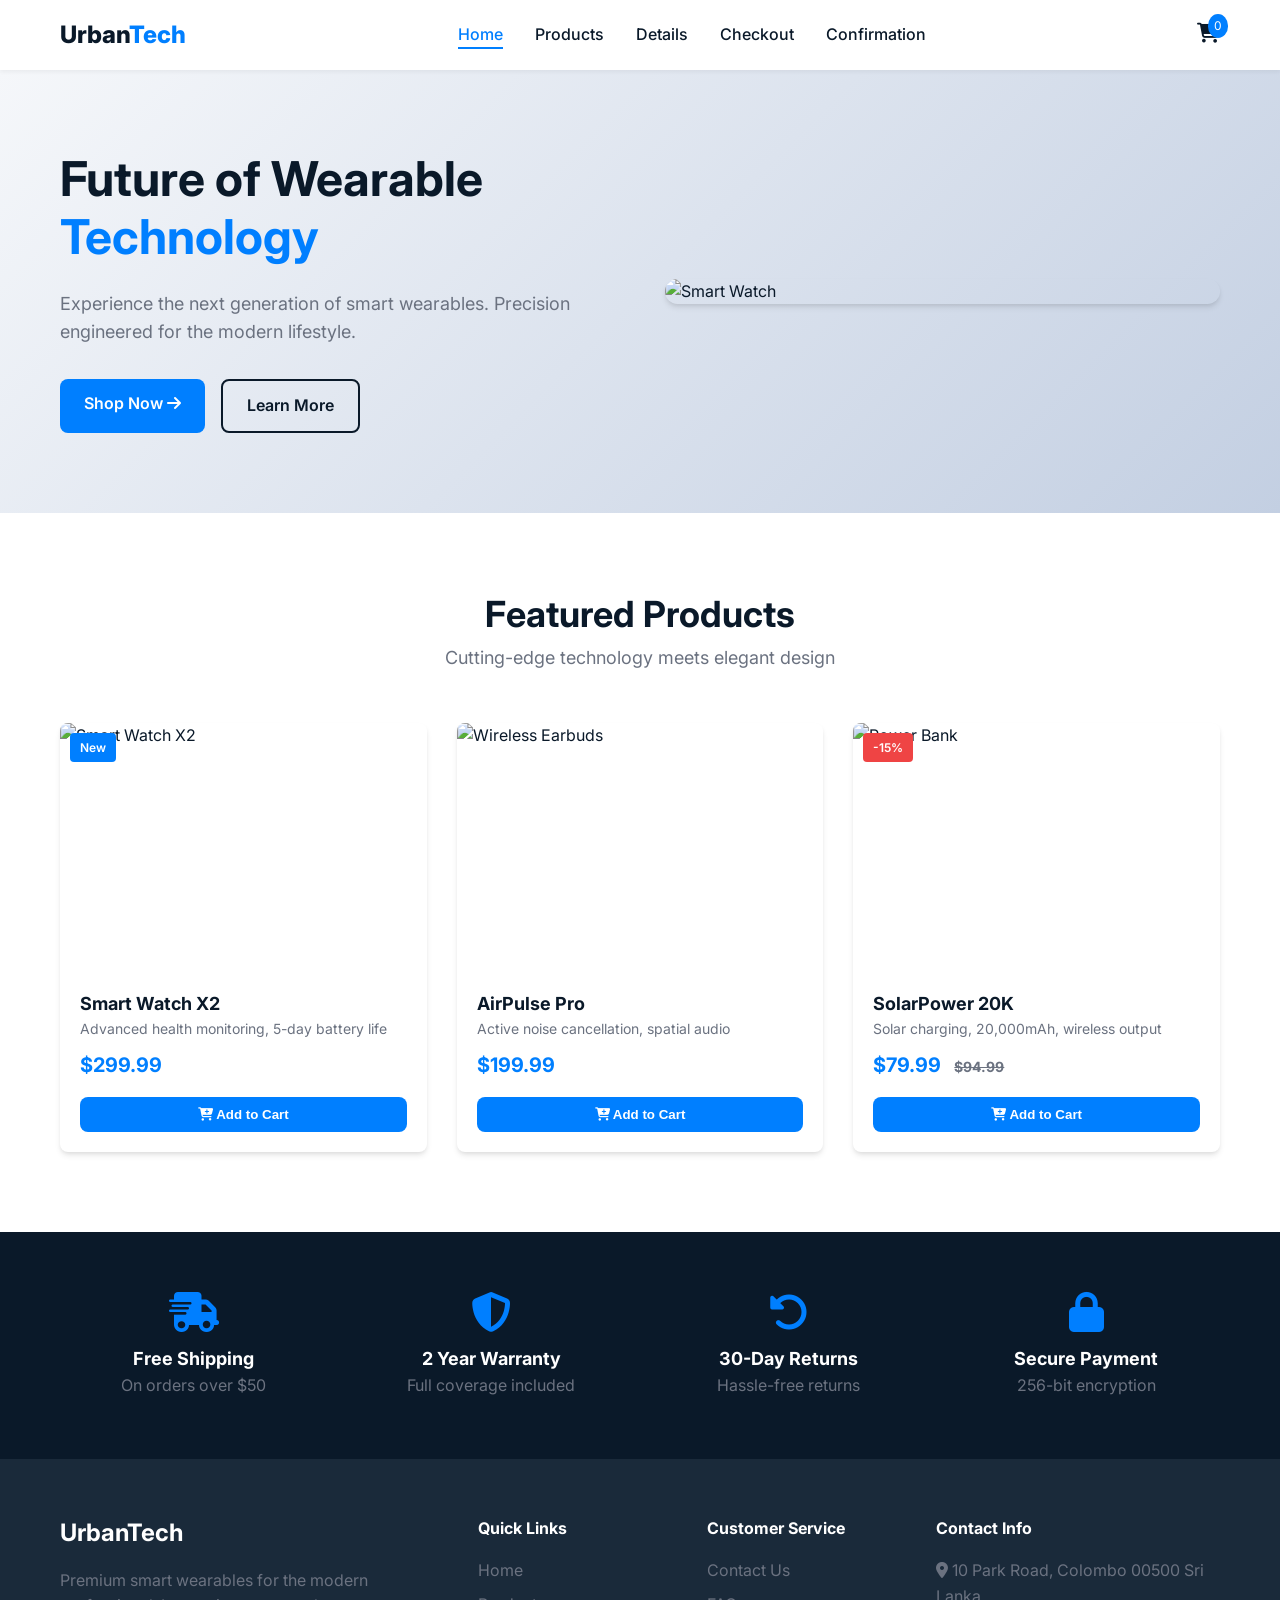
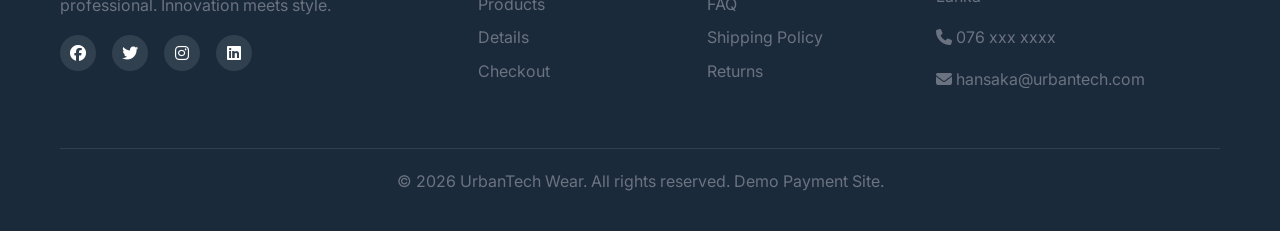
==== index.html @ bb5d2436 "Add files via upload" ====
<!DOCTYPE html>
<html lang="en">
<head>
    <meta charset="UTF-8">
    <meta name="viewport" content="width=device-width, initial-scale=1.0">
    <title>UrbanTech Wear | Smart Gear</title>
    <link rel="stylesheet" href="style.css">
    <link rel="preconnect" href="https://fonts.googleapis.com">
    <link rel="preconnect" href="https://fonts.gstatic.com" crossorigin>
    <link href="https://fonts.googleapis.com/css2?family=Inter:wght@300;400;500;600;700;800&display=swap" rel="stylesheet">
    <link rel="stylesheet" href="https://cdnjs.cloudflare.com/ajax/libs/font-awesome/6.4.0/css/all.min.css">
</head>
<body>
    <!-- Navigation -->
    <nav class="navbar">
        <div class="container">
            <div class="nav-brand">
                <a href="index.html">Urban<span>Tech</span></a>
            </div>
            <div class="nav-toggle" id="mobile-menu">
                <span class="bar"></span>
                <span class="bar"></span>
                <span class="bar"></span>
            </div>
            <ul class="nav-menu">
                <li><a href="index.html" class="active">Home</a></li>
                <li><a href="products.html">Products</a></li>
                <li><a href="detail.html">Details</a></li>
                <li><a href="checkout.html">Checkout</a></li>
                <li><a href="confirmation.html">Confirmation</a></li>
            </ul>
            <div class="nav-cart">
                <i class="fas fa-shopping-cart"></i>
                <span class="cart-count">0</span>
            </div>
        </div>
    </nav>

    <!-- Hero Section -->
    <section class="hero">
        <div class="container">
            <div class="hero-content">
                <h1>Future of Wearable <span>Technology</span></h1>
                <p>Experience the next generation of smart wearables. Precision engineered for the modern lifestyle.</p>
                <div class="hero-buttons">
                    <a href="products.html" class="btn btn-primary">Shop Now <i class="fas fa-arrow-right"></i></a>
                    <a href="detail.html" class="btn btn-secondary">Learn More</a>
                </div>
            </div>
            <div class="hero-image">
                <img src="https://images.unsplash.com/photo-1546868871-7041f2a55e12?ixlib=rb-4.0.3&ixid=M3wxMjA3fDB8MHxwaG90by1wYWdlfHx8fGVufDB8fHx8fA%3D%3D&auto=format&fit=crop&w=764&q=80" alt="Smart Watch">
            </div>
        </div>
    </section>

    <!-- Featured Products -->
    <section class="featured">
        <div class="container">
            <div class="section-header">
                <h2>Featured Products</h2>
                <p>Cutting-edge technology meets elegant design</p>
            </div>
            <div class="product-grid">
                <div class="product-card">
                    <div class="product-badge">New</div>
                    <div class="product-image">
                        <img src="https://images.unsplash.com/photo-1546868871-7041f2a55e12?ixlib=rb-4.0.3&ixid=M3wxMjA3fDB8MHxwaG90by1wYWdlfHx8fGVufDB8fHx8fA%3D%3D&auto=format&fit=crop&w=764&q=80" alt="Smart Watch X2">
                    </div>
                    <div class="product-info">
                        <h3>Smart Watch X2</h3>
                        <p>Advanced health monitoring, 5-day battery life</p>
                        <div class="product-price">$299.99</div>
                        <button class="btn-add-cart" data-product="Smart Watch X2" data-price="299.99">
                            <i class="fas fa-cart-plus"></i> Add to Cart
                        </button>
                    </div>
                </div>
                <div class="product-card">
                    <div class="product-image">
                        <img src="https://images.unsplash.com/photo-1590658268037-6bf12165a8df?ixlib=rb-4.0.3&ixid=M3wxMjA3fDB8MHxwaG90by1wYWdlfHx8fGVufDB8fHx8fA%3D%3D&auto=format&fit=crop&w=1632&q=80" alt="Wireless Earbuds">
                    </div>
                    <div class="product-info">
                        <h3>AirPulse Pro</h3>
                        <p>Active noise cancellation, spatial audio</p>
                        <div class="product-price">$199.99</div>
                        <button class="btn-add-cart" data-product="AirPulse Pro" data-price="199.99">
                            <i class="fas fa-cart-plus"></i> Add to Cart
                        </button>
                    </div>
                </div>
                <div class="product-card">
                    <div class="product-badge sale">-15%</div>
                    <div class="product-image">
                        <img src="https://images.unsplash.com/photo-1610945415295-d9bbf067e59c?ixlib=rb-4.0.3&ixid=M3wxMjA3fDB8MHxwaG90by1wYWdlfHx8fGVufDB8fHx8fA%3D%3D&auto=format&fit=crop&w=1471&q=80" alt="Power Bank">
                    </div>
                    <div class="product-info">
                        <h3>SolarPower 20K</h3>
                        <p>Solar charging, 20,000mAh, wireless output</p>
                        <div class="product-price">$79.99 <span class="original-price">$94.99</span></div>
                        <button class="btn-add-cart" data-product="SolarPower 20K" data-price="79.99">
                            <i class="fas fa-cart-plus"></i> Add to Cart
                        </button>
                    </div>
                </div>
            </div>
        </div>
    </section>

    <!-- Features Section -->
    <section class="features">
        <div class="container">
            <div class="feature-item">
                <i class="fas fa-shipping-fast"></i>
                <h3>Free Shipping</h3>
                <p>On orders over $50</p>
            </div>
            <div class="feature-item">
                <i class="fas fa-shield-alt"></i>
                <h3>2 Year Warranty</h3>
                <p>Full coverage included</p>
            </div>
            <div class="feature-item">
                <i class="fas fa-undo-alt"></i>
                <h3>30-Day Returns</h3>
                <p>Hassle-free returns</p>
            </div>
            <div class="feature-item">
                <i class="fas fa-lock"></i>
                <h3>Secure Payment</h3>
                <p>256-bit encryption</p>
            </div>
        </div>
    </section>

    <!-- Footer -->
    <footer>
        <div class="container">
            <div class="footer-content">
                <div class="footer-section">
                    <h3>UrbanTech</h3>
                    <p>Premium smart wearables for the modern professional. Innovation meets style.</p>
                    <div class="social-links">
                        <a href="#"><i class="fab fa-facebook"></i></a>
                        <a href="#"><i class="fab fa-twitter"></i></a>
                        <a href="#"><i class="fab fa-instagram"></i></a>
                        <a href="#"><i class="fab fa-linkedin"></i></a>
                    </div>
                </div>
                <div class="footer-section">
                    <h4>Quick Links</h4>
                    <ul>
                        <li><a href="index.html">Home</a></li>
                        <li><a href="products.html">Products</a></li>
                        <li><a href="detail.html">Details</a></li>
                        <li><a href="checkout.html">Checkout</a></li>
                    </ul>
                </div>
                <div class="footer-section">
                    <h4>Customer Service</h4>
                    <ul>
                        <li><a href="#">Contact Us</a></li>
                        <li><a href="#">FAQ</a></li>
                        <li><a href="#">Shipping Policy</a></li>
                        <li><a href="#">Returns</a></li>
                    </ul>
                </div>
                <div class="footer-section">
                    <h4>Contact Info</h4>
                    <p><i class="fas fa-map-marker-alt"></i> 10 Park Road, Colombo 00500 Sri Lanka</p>
                    <p><i class="fas fa-phone"></i> 076 xxx xxxx</p>
                    <p><i class="fas fa-envelope"></i> hansaka@urbantech.com</p>
                </div>
            </div>
            <div class="footer-bottom">
                <p>&copy; 2026 UrbanTech Wear. All rights reserved. Demo Payment Site.</p>
            </div>
        </div>
    </footer>

    <script src="script.js"></script>
</body>
</html>
---- style.css ----
/* ===== Global Styles ===== */
:root {
    --primary: #007FFF;
    --primary-dark: #0066CC;
    --dark: #0A1929;
    --dark-light: #1A2A3A;
    --gray: #6B7280;
    --light-gray: #F3F4F6;
    --white: #FFFFFF;
    --success: #10B981;
    --danger: #EF4444;
    --warning: #F59E0B;
    --border-radius: 8px;
    --box-shadow: 0 4px 6px -1px rgba(0, 0, 0, 0.1), 0 2px 4px -1px rgba(0, 0, 0, 0.06);
    --transition: all 0.3s ease;
}

* {
    margin: 0;
    padding: 0;
    box-sizing: border-box;
}

body {
    font-family: 'Inter', sans-serif;
    color: var(--dark);
    line-height: 1.6;
    background-color: var(--white);
}

.container {
    width: 100%;
    max-width: 1200px;
    margin: 0 auto;
    padding: 0 20px;
}

a {
    text-decoration: none;
    color: inherit;
}

ul {
    list-style: none;
}

img {
    max-width: 100%;
    height: auto;
    display: block;
}

/* ===== Typography ===== */
h1, h2, h3, h4, h5, h6 {
    font-weight: 700;
    line-height: 1.2;
    margin-bottom: 0.5rem;
}

h1 {
    font-size: 2.5rem;
}

h2 {
    font-size: 2rem;
}

h3 {
    font-size: 1.5rem;
}

p {
    margin-bottom: 1rem;
    color: var(--gray);
}

/* ===== Buttons ===== */
.btn {
    display: inline-block;
    padding: 12px 24px;
    border-radius: var(--border-radius);
    font-weight: 600;
    text-align: center;
    cursor: pointer;
    transition: var(--transition);
    border: none;
    font-size: 1rem;
}

.btn-primary {
    background-color: var(--primary);
    color: var(--white);
}

.btn-primary:hover {
    background-color: var(--primary-dark);
    transform: translateY(-2px);
    box-shadow: var(--box-shadow);
}

.btn-secondary {
    background-color: transparent;
    color: var(--dark);
    border: 2px solid var(--dark);
}

.btn-secondary:hover {
    background-color: var(--dark);
    color: var(--white);
}

/* ===== Navigation ===== */
.navbar {
    background-color: var(--white);
    box-shadow: 0 2px 4px rgba(0,0,0,0.05);
    position: sticky;
    top: 0;
    z-index: 1000;
    padding: 1rem 0;
}

.navbar .container {
    display: flex;
    justify-content: space-between;
    align-items: center;
}

.nav-brand a {
    font-size: 1.5rem;
    font-weight: 800;
    color: var(--dark);
}

.nav-brand span {
    color: var(--primary);
}

.nav-menu {
    display: flex;
    gap: 2rem;
}

.nav-menu a {
    font-weight: 500;
    transition: var(--transition);
    position: relative;
}

.nav-menu a:hover,
.nav-menu a.active {
    color: var(--primary);
}

.nav-menu a.active::after {
    content: '';
    position: absolute;
    bottom: -5px;
    left: 0;
    width: 100%;
    height: 2px;
    background-color: var(--primary);
}

.nav-cart {
    position: relative;
    cursor: pointer;
}

.nav-cart i {
    font-size: 1.25rem;
    color: var(--dark);
}

.cart-count {
    position: absolute;
    top: -8px;
    right: -8px;
    background-color: var(--primary);
    color: var(--white);
    font-size: 0.75rem;
    padding: 2px 6px;
    border-radius: 50%;
}

.nav-toggle {
    display: none;
    flex-direction: column;
    cursor: pointer;
}

.bar {
    width: 25px;
    height: 3px;
    background-color: var(--dark);
    margin: 3px 0;
    transition: var(--transition);
}

/* ===== Hero Section ===== */
.hero {
    padding: 80px 0;
    background: linear-gradient(135deg, #f5f7fa 0%, #c3cfe2 100%);
}

.hero .container {
    display: grid;
    grid-template-columns: 1fr 1fr;
    gap: 50px;
    align-items: center;
}

.hero-content h1 {
    font-size: 3rem;
    margin-bottom: 1.5rem;
}

.hero-content h1 span {
    color: var(--primary);
}

.hero-content p {
    font-size: 1.125rem;
    margin-bottom: 2rem;
}

.hero-buttons {
    display: flex;
    gap: 1rem;
}

.hero-image img {
    border-radius: 20px;
    box-shadow: var(--box-shadow);
}

/* ===== Featured Products ===== */
.featured,
.products-page {
    padding: 80px 0;
}

.section-header {
    text-align: center;
    margin-bottom: 50px;
}

.section-header h2 {
    font-size: 2.25rem;
    margin-bottom: 0.5rem;
}

.section-header p {
    font-size: 1.125rem;
}

.product-grid {
    display: grid;
    grid-template-columns: repeat(auto-fit, minmax(300px, 1fr));
    gap: 30px;
}

.full-grid {
    grid-template-columns: repeat(3, 1fr);
}

.product-card {
    background-color: var(--white);
    border-radius: var(--border-radius);
    overflow: hidden;
    box-shadow: var(--box-shadow);
    transition: var(--transition);
    position: relative;
}

.product-card:hover {
    transform: translateY(-5px);
    box-shadow: 0 10px 20px rgba(0,0,0,0.1);
}

.product-badge {
    position: absolute;
    top: 10px;
    left: 10px;
    background-color: var(--primary);
    color: var(--white);
    padding: 5px 10px;
    border-radius: 4px;
    font-size: 0.75rem;
    font-weight: 600;
    z-index: 1;
}

.product-badge.sale {
    background-color: var(--danger);
}

.product-badge.new {
    background-color: var(--success);
}

.product-image {
    position: relative;
    height: 250px;
    overflow: hidden;
}

.product-image img {
    width: 100%;
    height: 100%;
    object-fit: cover;
    transition: var(--transition);
}

.product-card:hover .product-image img {
    transform: scale(1.05);
}

.product-overlay {
    position: absolute;
    top: 0;
    left: 0;
    width: 100%;
    height: 100%;
    background: rgba(0,0,0,0.5);
    display: flex;
    justify-content: center;
    align-items: center;
    opacity: 0;
    transition: var(--transition);
}

.product-card:hover .product-overlay {
    opacity: 1;
}

.btn-view {
    background-color: var(--white);
    color: var(--dark);
    padding: 10px 20px;
    border-radius: var(--border-radius);
    font-weight: 600;
}

.product-info {
    padding: 20px;
}

.product-info h3 {
    font-size: 1.125rem;
    margin-bottom: 0.25rem;
}

.product-info p {
    font-size: 0.875rem;
    margin-bottom: 0.5rem;
}

.product-price {
    font-size: 1.25rem;
    font-weight: 700;
    color: var(--primary);
    margin-bottom: 1rem;
}

.original-price {
    font-size: 0.875rem;
    color: var(--gray);
    text-decoration: line-through;
    margin-left: 0.5rem;
}

.product-rating {
    margin-bottom: 1rem;
    color: var(--warning);
}

.product-rating span {
    color: var(--gray);
    margin-left: 0.5rem;
}

.btn-add-cart,
.btn-add-cart-detail {
    width: 100%;
    padding: 10px;
    background-color: var(--primary);
    color: var(--white);
    border: none;
    border-radius: var(--border-radius);
    font-weight: 600;
    cursor: pointer;
    transition: var(--transition);
}

.btn-add-cart:hover,
.btn-add-cart-detail:hover {
    background-color: var(--primary-dark);
}

/* ===== Features Section ===== */
.features {
    background-color: var(--dark);
    color: var(--white);
    padding: 60px 0;
}

.features .container {
    display: grid;
    grid-template-columns: repeat(4, 1fr);
    gap: 30px;
}

.feature-item {
    text-align: center;
}

.feature-item i {
    font-size: 2.5rem;
    color: var(--primary);
    margin-bottom: 1rem;
}

.feature-item h3 {
    font-size: 1.125rem;
    margin-bottom: 0.25rem;
    color: var(--white);
}

.feature-item p {
    color: var(--gray);
    margin-bottom: 0;
}

/* ===== Footer ===== */
footer {
    background-color: var(--dark-light);
    color: var(--white);
    padding-top: 60px;
}

.footer-content {
    display: grid;
    grid-template-columns: 2fr 1fr 1fr 1.5fr;
    gap: 40px;
    margin-bottom: 40px;
}

.footer-section h3,
.footer-section h4 {
    color: var(--white);
    margin-bottom: 1.25rem;
}

.footer-section p {
    color: var(--gray);
    margin-bottom: 1rem;
}

.footer-section ul li {
    margin-bottom: 0.5rem;
}

.footer-section ul li a {
    color: var(--gray);
    transition: var(--transition);
}

.footer-section ul li a:hover {
    color: var(--primary);
}

.social-links {
    display: flex;
    gap: 1rem;
}

.social-links a {
    display: inline-block;
    width: 36px;
    height: 36px;
    background-color: rgba(255,255,255,0.1);
    border-radius: 50%;
    display: flex;
    justify-content: center;
    align-items: center;
    color: var(--white);
    transition: var(--transition);
}

.social-links a:hover {
    background-color: var(--primary);
}

.footer-bottom {
    border-top: 1px solid rgba(255,255,255,0.1);
    padding: 20px 0;
    text-align: center;
    color: var(--gray);
}

/* ===== Page Header ===== */
.page-header {
    background: linear-gradient(135deg, var(--dark) 0%, var(--dark-light) 100%);
    color: var(--white);
    padding: 60px 0;
    text-align: center;
}

.page-header h1 {
    color: var(--white);
    margin-bottom: 0.5rem;
}

.page-header p {
    color: var(--gray);
    margin-bottom: 0;
}

/* ===== Product Toolbar ===== */
.product-toolbar {
    display: flex;
    justify-content: space-between;
    align-items: center;
    margin-bottom: 30px;
    padding-bottom: 20px;
    border-bottom: 1px solid var(--light-gray);
}

.product-sort {
    display: flex;
    align-items: center;
    gap: 10px;
}

.product-sort select {
    padding: 8px 16px;
    border: 1px solid var(--light-gray);
    border-radius: var(--border-radius);
    font-family: inherit;
}

/* ===== Pagination ===== */
.pagination {
    display: flex;
    justify-content: center;
    gap: 10px;
    margin-top: 50px;
}

.pagination a {
    display: inline-block;
    padding: 8px 16px;
    border: 1px solid var(--light-gray);
    border-radius: var(--border-radius);
    transition: var(--transition);
}

.pagination a:hover,
.pagination a.active {
    background-color: var(--primary);
    color: var(--white);
    border-color: var(--primary);
}

/* ===== Product Detail Page ===== */
.breadcrumb {
    padding: 20px 0;
    background-color: var(--light-gray);
}

.breadcrumb a {
    color: var(--gray);
}

.breadcrumb a:hover {
    color: var(--primary);
}

.breadcrumb span {
    color: var(--dark);
    font-weight: 600;
}

.detail-grid {
    display: grid;
    grid-template-columns: 1fr 1fr;
    gap: 50px;
    padding: 50px 0;
}

.main-image {
    border-radius: var(--border-radius);
    overflow: hidden;
    margin-bottom: 20px;
}

.thumbnail-images {
    display: grid;
    grid-template-columns: repeat(3, 1fr);
    gap: 10px;
}

.thumbnail-images img {
    border-radius: var(--border-radius);
    cursor: pointer;
    opacity: 0.6;
    transition: var(--transition);
}

.thumbnail-images img:hover,
.thumbnail-images img.active-thumb {
    opacity: 1;
    border: 2px solid var(--primary);
}

.product-category {
    color: var(--primary);
    text-transform: uppercase;
    font-size: 0.875rem;
    font-weight: 600;
    margin-bottom: 0.5rem;
}

.product-info-detail h1 {
    font-size: 2.25rem;
    margin-bottom: 1rem;
}

.product-rating-detail {
    margin-bottom: 1rem;
    color: var(--warning);
}

.product-rating-detail span {
    color: var(--gray);
    margin-left: 0.5rem;
}

.product-price-detail {
    font-size: 2rem;
    font-weight: 700;
    color: var(--primary);
    margin-bottom: 1.5rem;
    display: flex;
    align-items: center;
    gap: 1rem;
}

.product-stock {
    font-size: 1rem;
    color: var(--success);
    font-weight: 500;
}

.product-description {
    margin-bottom: 2rem;
}

.product-description h3 {
    font-size: 1.25rem;
    margin-bottom: 1rem;
}

.product-description ul {
    margin-top: 1rem;
}

.product-description ul li {
    margin-bottom: 0.5rem;
    display: flex;
    align-items: center;
    gap: 0.5rem;
}

.product-description ul li i {
    color: var(--success);
}

.product-actions {
    display: flex;
    gap: 1rem;
    margin-bottom: 2rem;
}

.quantity-selector {
    display: flex;
    align-items: center;
    border: 1px solid var(--light-gray);
    border-radius: var(--border-radius);
    overflow: hidden;
}

.quantity-selector label {
    padding: 0 10px;
    font-weight: 500;
}

.qty-btn {
    padding: 10px 15px;
    background: none;
    border: none;
    border-left: 1px solid var(--light-gray);
    border-right: 1px solid var(--light-gray);
    cursor: pointer;
    font-size: 1rem;
    font-weight: 600;
}

.qty-btn:hover {
    background-color: var(--light-gray);
}

#quantity {
    width: 60px;
    text-align: center;
    border: none;
    padding: 10px;
    font-size: 1rem;
}

.btn-add-cart-detail,
.btn-buy-now {
    padding: 12px 30px;
    border: none;
    border-radius: var(--border-radius);
    font-weight: 600;
    cursor: pointer;
    transition: var(--transition);
}

.btn-add-cart-detail {
    background-color: var(--primary);
    color: var(--white);
}

.btn-buy-now {
    background-color: var(--dark);
    color: var(--white);
}

.btn-add-cart-detail:hover,
.btn-buy-now:hover {
    transform: translateY(-2px);
    box-shadow: var(--box-shadow);
}

.product-meta {
    margin-bottom: 1.5rem;
    padding: 1.5rem 0;
    border-top: 1px solid var(--light-gray);
    border-bottom: 1px solid var(--light-gray);
}

.product-meta p {
    margin-bottom: 0.25rem;
}

.product-shipping {
    display: flex;
    gap: 1.5rem;
    color: var(--gray);
}

.product-shipping i {
    margin-right: 0.5rem;
    color: var(--primary);
}

/* ===== Product Specs Tabs ===== */
.product-specs {
    margin-top: 50px;
    padding-top: 30px;
    border-top: 1px solid var(--light-gray);
}

.specs-header {
    display: flex;
    gap: 20px;
    border-bottom: 1px solid var(--light-gray);
    margin-bottom: 30px;
}

.spec-tab {
    padding: 10px 0;
    background: none;
    border: none;
    font-size: 1rem;
    font-weight: 600;
    cursor: pointer;
    position: relative;
    color: var(--gray);
}

.spec-tab.active {
    color: var(--primary);
}

.spec-tab.active::after {
    content: '';
    position: absolute;
    bottom: -1px;
    left: 0;
    width: 100%;
    height: 2px;
    background-color: var(--primary);
}

.specs-content {
    display: none;
}

.specs-content.active {
    display: block;
}

.specs-table {
    width: 100%;
    border-collapse: collapse;
}

.specs-table td {
    padding: 12px;
    border-bottom: 1px solid var(--light-gray);
}

.specs-table td:first-child {
    font-weight: 600;
    width: 30%;
}

/* ===== Checkout Page ===== */
.checkout-section {
    padding: 50px 0;
}

.checkout-grid {
    display: grid;
    grid-template-columns: 1.5fr 1fr;
    gap: 40px;
}

.checkout-progress {
    display: flex;
    justify-content: space-between;
    margin-bottom: 40px;
    position: relative;
}

.checkout-progress::before {
    content: '';
    position: absolute;
    top: 15px;
    left: 0;
    width: 100%;
    height: 2px;
    background-color: var(--light-gray);
    z-index: 1;
}

.progress-step {
    display: flex;
    flex-direction: column;
    align-items: center;
    position: relative;
    z-index: 2;
    background-color: var(--white);
    padding: 0 10px;
}

.progress-step span {
    width: 32px;
    height: 32px;
    background-color: var(--light-gray);
    color: var(--gray);
    border-radius: 50%;
    display: flex;
    justify-content: center;
    align-items: center;
    font-weight: 600;
    margin-bottom: 8px;
}

.progress-step.active span {
    background-color: var(--primary);
    color: var(--white);
}

.progress-step p {
    font-size: 0.875rem;
    margin-bottom: 0;
}

.payment-demo-notice {
    background-color: #e6f3ff;
    border-left: 4px solid var(--primary);
    padding: 16px;
    border-radius: var(--border-radius);
    margin-bottom: 30px;
    display: flex;
    align-items: center;
    gap: 12px;
}

.payment-demo-notice i {
    color: var(--primary);
    font-size: 1.25rem;
}

.payment-form {
    background-color: var(--white);
    border-radius: var(--border-radius);
    padding: 30px;
    box-shadow: var(--box-shadow);
}

.form-section {
    margin-bottom: 30px;
    padding-bottom: 30px;
    border-bottom: 1px solid var(--light-gray);
}

.form-section:last-child {
    border-bottom: none;
    margin-bottom: 0;
    padding-bottom: 0;
}

.form-section h3 {
    margin-bottom: 20px;
    display: flex;
    align-items: center;
    gap: 10px;
}

.form-row {
    display: grid;
    grid-template-columns: 1fr 1fr;
    gap: 20px;
    margin-bottom: 20px;
}

.form-group {
    margin-bottom: 20px;
}

.form-group label {
    display: block;
    margin-bottom: 8px;
    font-weight: 500;
    font-size: 0.875rem;
}

.form-group input,
.form-group select {
    width: 100%;
    padding: 12px 16px;
    border: 1px solid var(--light-gray);
    border-radius: var(--border-radius);
    font-family: inherit;
    font-size: 0.875rem;
    transition: var(--transition);
}

.form-group input:focus,
.form-group select:focus {
    outline: none;
    border-color: var(--primary);
    box-shadow: 0 0 0 3px rgba(0,127,255,0.1);
}

.form-group input.error {
    border-color: var(--danger);
}

.error-message {
    display: block;
    margin-top: 4px;
    font-size: 0.75rem;
    color: var(--danger);
}

.card-icons {
    display: flex;
    gap: 10px;
    margin-bottom: 20px;
}

.card-icons i {
    font-size: 2rem;
    color: var(--gray);
}

.card-input-wrapper {
    position: relative;
}

.card-input-wrapper i {
    position: absolute;
    right: 16px;
    top: 50%;
    transform: translateY(-50%);
    color: var(--gray);
}

.half {
    width: 100%;
}

.save-card {
    display: flex;
    align-items: center;
    gap: 10px;
}

.save-card input {
    width: auto;
}

.save-card label {
    margin-bottom: 0;
}

.form-actions {
    display: flex;
    justify-content: space-between;
    align-items: center;
    margin-top: 30px;
}

.btn-back {
    padding: 12px 24px;
    color: var(--gray);
    font-weight: 500;
    transition: var(--transition);
}

.btn-back:hover {
    color: var(--dark);
}

.btn-pay {
    padding: 14px 40px;
    background-color: var(--success);
    color: var(--white);
    border: none;
    border-radius: var(--border-radius);
    font-weight: 600;
    display: flex;
    align-items: center;
    gap: 10px;
    cursor: pointer;
    transition: var(--transition);
}

.btn-pay:hover {
    background-color: #0ea371;
    transform: translateY(-2px);
    box-shadow: var(--box-shadow);
}

/* ===== Order Summary ===== */
.order-summary {
    background-color: var(--light-gray);
    border-radius: var(--border-radius);
    padding: 30px;
    position: sticky;
    top: 100px;
    height: fit-content;
}

.order-summary h3 {
    margin-bottom: 20px;
}

.order-items {
    margin-bottom: 20px;
}

.order-item {
    display: flex;
    gap: 15px;
    padding-bottom: 15px;
    margin-bottom: 15px;
    border-bottom: 1px solid #e0e0e0;
}

.item-image {
    position: relative;
    width: 60px;
    height: 60px;
}

.item-image img {
    width: 100%;
    height: 100%;
    object-fit: cover;
    border-radius: var(--border-radius);
}

.item-quantity {
    position: absolute;
    top: -5px;
    right: -5px;
    background-color: var(--primary);
    color: var(--white);
    width: 20px;
    height: 20px;
    border-radius: 50%;
    display: flex;
    justify-content: center;
    align-items: center;
    font-size: 0.75rem;
    font-weight: 600;
}

.item-details {
    flex: 1;
}

.item-details h4 {
    font-size: 0.875rem;
    margin-bottom: 0.25rem;
}

.item-details p {
    font-size: 0.75rem;
    margin-bottom: 0;
}

.item-price {
    font-weight: 600;
}

.order-totals {
    margin-bottom: 20px;
}

.total-row {
    display: flex;
    justify-content: space-between;
    margin-bottom: 10px;
    font-size: 0.875rem;
}

.total-row.grand-total {
    margin-top: 15px;
    padding-top: 15px;
    border-top: 2px solid #e0e0e0;
    font-size: 1.125rem;
    font-weight: 700;
}

.free-shipping {
    color: var(--success);
    font-weight: 600;
}

.secure-badge {
    background-color: var(--white);
    padding: 16px;
    border-radius: var(--border-radius);
    display: flex;
    align-items: center;
    gap: 12px;
    margin-bottom: 20px;
}

.secure-badge i {
    font-size: 2rem;
    color: var(--success);
}

.secure-badge p {
    margin-bottom: 0;
    font-size: 0.75rem;
}

.payment-methods-footer {
    text-align: center;
}

.payment-methods-footer p {
    margin-bottom: 10px;
}

.payment-methods-footer i {
    font-size: 2rem;
    color: var(--gray);
    margin: 0 5px;
}

/* ===== Confirmation Page ===== */
.confirmation-section {
    padding: 80px 0;
    background: linear-gradient(135deg, #f5f7fa 0%, #c3cfe2 100%);
    min-height: 70vh;
    display: flex;
    align-items: center;
}

.confirmation-box {
    background-color: var(--white);
    border-radius: 20px;
    padding: 50px;
    box-shadow: var(--box-shadow);
    text-align: center;
    max-width: 800px;
    margin: 0 auto;
}

.success-icon {
    font-size: 5rem;
    color: var(--success);
    margin-bottom: 20px;
}

.confirmation-box h1 {
    margin-bottom: 0.5rem;
}

.confirmation-message {
    font-size: 1.125rem;
    margin-bottom: 30px;
}

.order-info-card {
    background-color: var(--light-gray);
    padding: 30px;
    border-radius: var(--border-radius);
    display: grid;
    grid-template-columns: repeat(2, 1fr);
    gap: 20px;
    text-align: left;
    margin-bottom: 30px;
}

.order-info-card span {
    display: block;
    font-size: 0.875rem;
    color: var(--gray);
    margin-bottom: 4px;
}

.order-info-card strong {
    font-size: 1.125rem;
}

.order-details {
    text-align: left;
    margin-bottom: 30px;
}

.order-details h3 {
    margin-bottom: 20px;
}

.order-table {
    width: 100%;
    border-collapse: collapse;
}

.order-table td {
    padding: 12px 0;
    border-bottom: 1px solid var(--light-gray);
}

.order-table tr:last-child td {
    border-bottom: none;
}

.shipping-info {
    text-align: left;
    margin-bottom: 30px;
}

.shipping-info h3 {
    margin-bottom: 15px;
}

.shipping-info p {
    margin-bottom: 0;
}

.confirmation-actions {
    display: flex;
    gap: 20px;
    justify-content: center;
    margin-bottom: 30px;
}

.btn-continue,
.btn-receipt {
    padding: 14px 30px;
    border-radius: var(--border-radius);
    font-weight: 600;
    transition: var(--transition);
}

.btn-continue {
    background-color: var(--primary);
    color: var(--white);
}

.btn-receipt {
    background-color: var(--white);
    color: var(--dark);
    border: 2px solid var(--dark);
}

.btn-continue:hover,
.btn-receipt:hover {
    transform: translateY(-2px);
    box-shadow: var(--box-shadow);
}

.demo-disclaimer {
    background-color: #fff3cd;
    border-left: 4px solid var(--warning);
    padding: 20px;
    border-radius: var(--border-radius);
    display: flex;
    align-items: flex-start;
    gap: 12px;
    text-align: left;
}

.demo-disclaimer i {
    color: var(--warning);
    font-size: 1.25rem;
    margin-top: 2px;
}

.demo-disclaimer p {
    margin-bottom: 0;
    color: var(--dark);
}

/* ===== Responsive Design ===== */
@media (max-width: 1024px) {
    .full-grid {
        grid-template-columns: repeat(2, 1fr);
    }
    
    .checkout-grid {
        grid-template-columns: 1fr;
    }
    
    .footer-content {
        grid-template-columns: repeat(2, 1fr);
    }
}

@media (max-width: 768px) {
    h1 {
        font-size: 2rem;
    }
    
    h2 {
        font-size: 1.75rem;
    }
    
    .nav-menu {
        position: fixed;
        left: -100%;
        top: 70px;
        flex-direction: column;
        background-color: var(--white);
        width: 100%;
        text-align: center;
        transition: 0.3s;
        box-shadow: 0 10px 10px rgba(0,0,0,0.1);
        padding: 20px 0;
    }
    
    .nav-menu.active {
        left: 0;
    }
    
    .nav-toggle {
        display: flex;
    }
    
    .hero .container {
        grid-template-columns: 1fr;
        text-align: center;
    }
    
    .hero-buttons {
        justify-content: center;
    }
    
    .features .container {
        grid-template-columns: repeat(2, 1fr);
    }
    
    .full-grid,
    .product-grid {
        grid-template-columns: 1fr;
    }
    
    .detail-grid {
        grid-template-columns: 1fr;
    }
    
    .footer-content {
        grid-template-columns: 1fr;
    }
    
    .order-info-card {
        grid-template-columns: 1fr;
    }
    
    .confirmation-actions {
        flex-direction: column;
    }
    
    .form-row {
        grid-template-columns: 1fr;
        gap: 0;
    }
    
    .form-actions {
        flex-direction: column;
        gap: 15px;
    }
}

@media (max-width: 480px) {
    .features .container {
        grid-template-columns: 1fr;
    }
    
    .product-actions {
        flex-direction: column;
    }
    
    .confirmation-box {
        padding: 30px 20px;
    }
}
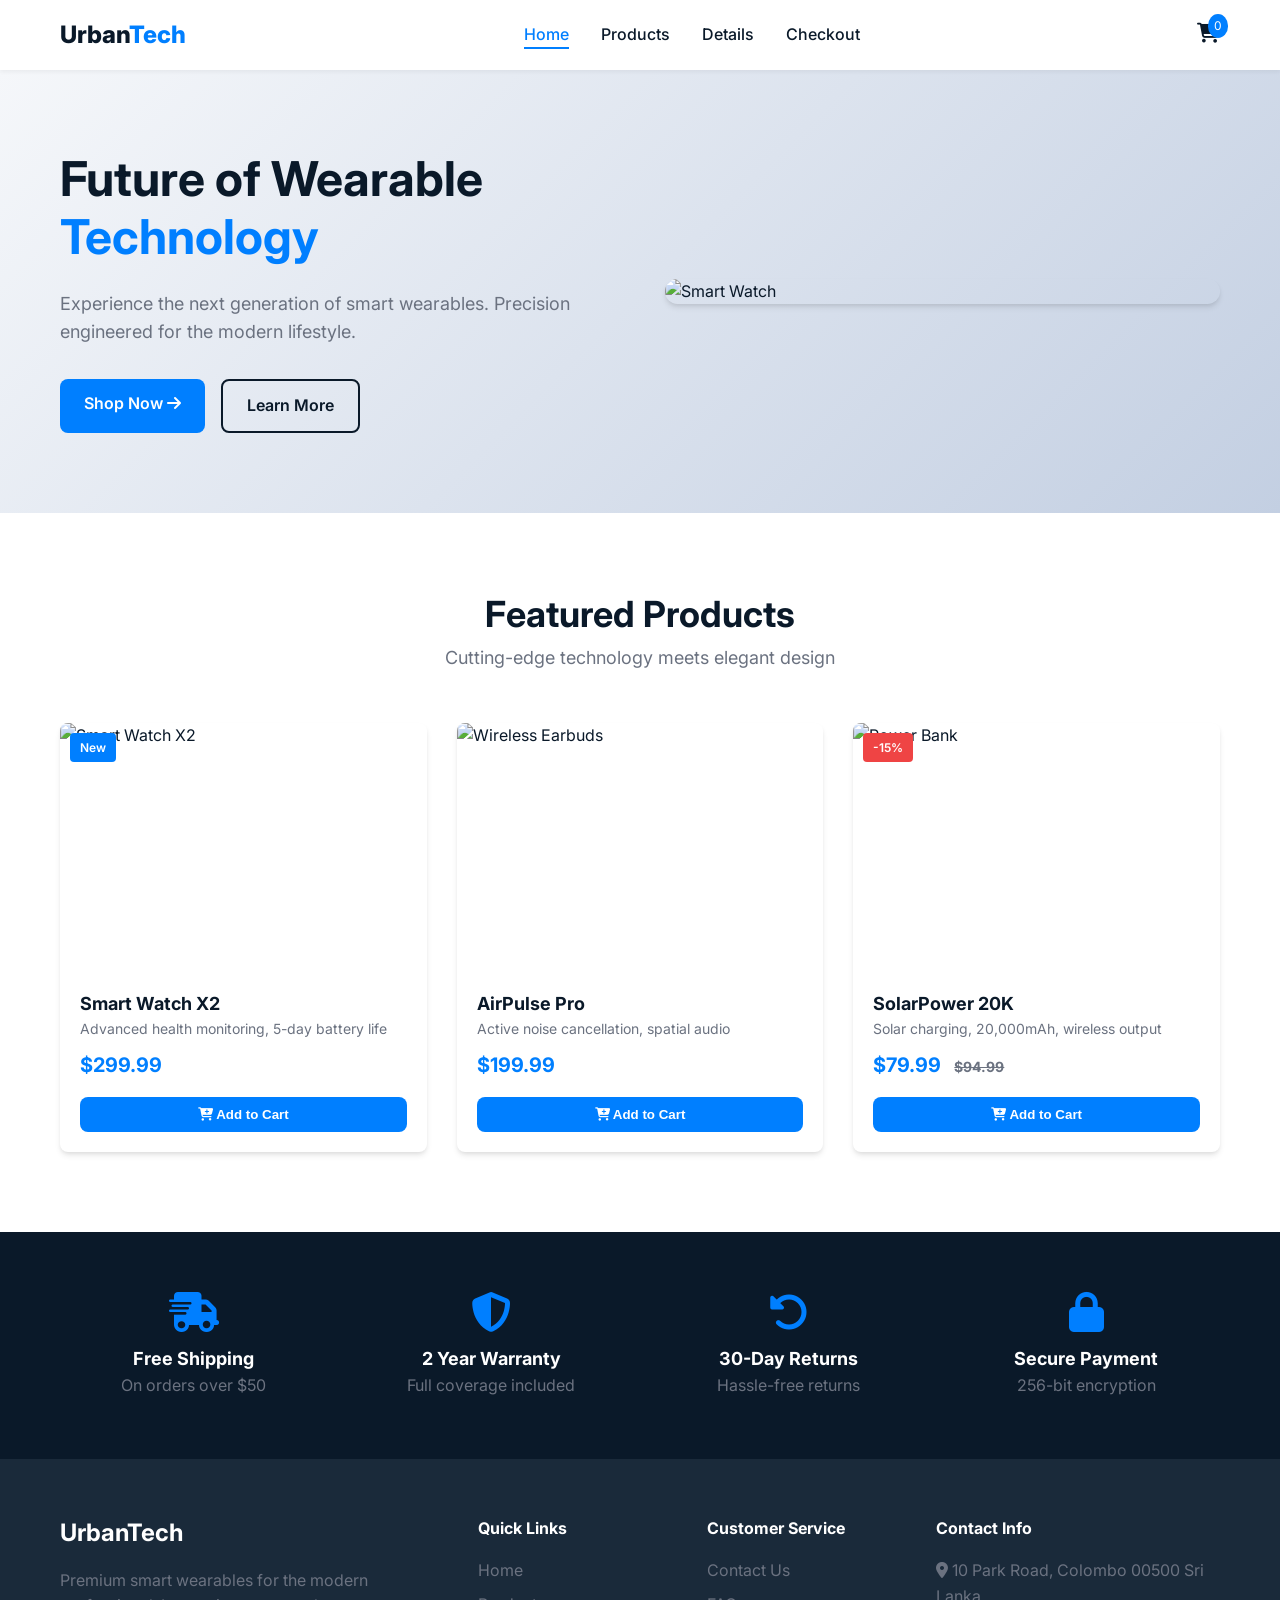
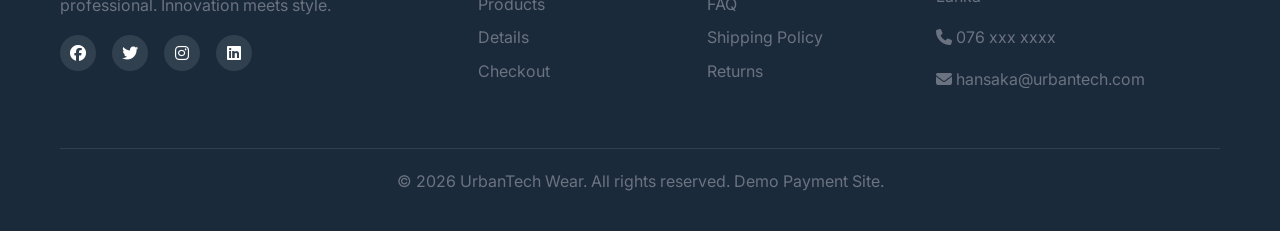
==== commit 7f1e66d7: "Update index.html" ====
--- a/index.html
+++ b/index.html
@@ -27,7 +27,6 @@
                 <li><a href="products.html">Products</a></li>
                 <li><a href="detail.html">Details</a></li>
                 <li><a href="checkout.html">Checkout</a></li>
-                <li><a href="confirmation.html">Confirmation</a></li>
             </ul>
             <div class="nav-cart">
                 <i class="fas fa-shopping-cart"></i>
@@ -179,4 +178,4 @@
 
     <script src="script.js"></script>
 </body>
-</html>+</html>
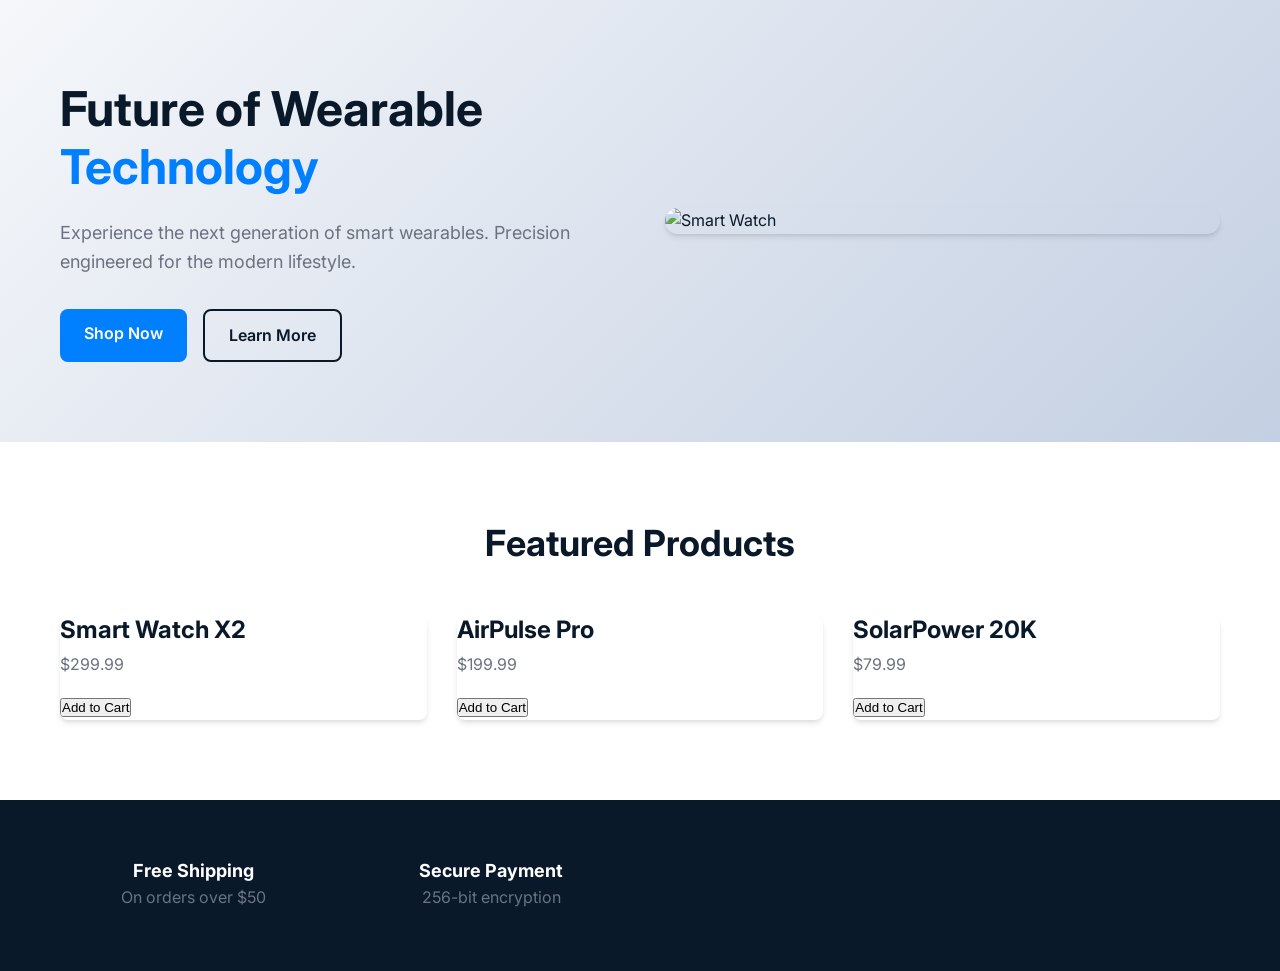
==== commit 53a5fcf4: "Update index.html" ====
--- a/index.html
+++ b/index.html
@@ -5,177 +5,91 @@
     <meta name="viewport" content="width=device-width, initial-scale=1.0">
     <title>UrbanTech Wear | Smart Gear</title>
     <link rel="stylesheet" href="style.css">
-    <link rel="preconnect" href="https://fonts.googleapis.com">
-    <link rel="preconnect" href="https://fonts.gstatic.com" crossorigin>
+
+    <!-- Fonts & Icons -->
     <link href="https://fonts.googleapis.com/css2?family=Inter:wght@300;400;500;600;700;800&display=swap" rel="stylesheet">
     <link rel="stylesheet" href="https://cdnjs.cloudflare.com/ajax/libs/font-awesome/6.4.0/css/all.min.css">
 </head>
+
 <body>
-    <!-- Navigation -->
-    <nav class="navbar">
-        <div class="container">
-            <div class="nav-brand">
-                <a href="index.html">Urban<span>Tech</span></a>
-            </div>
-            <div class="nav-toggle" id="mobile-menu">
-                <span class="bar"></span>
-                <span class="bar"></span>
-                <span class="bar"></span>
-            </div>
-            <ul class="nav-menu">
-                <li><a href="index.html" class="active">Home</a></li>
-                <li><a href="products.html">Products</a></li>
-                <li><a href="detail.html">Details</a></li>
-                <li><a href="checkout.html">Checkout</a></li>
-            </ul>
-            <div class="nav-cart">
-                <i class="fas fa-shopping-cart"></i>
-                <span class="cart-count">0</span>
+
+<!-- 🔥 HEADER LOAD (DRY FIX) -->
+<div id="header"></div>
+
+<!-- HERO SECTION -->
+<section class="hero">
+    <div class="container">
+        <div class="hero-content">
+            <h1>Future of Wearable <span>Technology</span></h1>
+            <p>Experience the next generation of smart wearables. Precision engineered for the modern lifestyle.</p>
+            <div class="hero-buttons">
+                <a href="products.html" class="btn btn-primary">Shop Now</a>
+                <a href="detail.html" class="btn btn-secondary">Learn More</a>
             </div>
         </div>
-    </nav>
+        <div class="hero-image">
+            <img src="https://images.unsplash.com/photo-1546868871-7041f2a55e12" alt="Smart Watch">
+        </div>
+    </div>
+</section>
 
-    <!-- Hero Section -->
-    <section class="hero">
-        <div class="container">
-            <div class="hero-content">
-                <h1>Future of Wearable <span>Technology</span></h1>
-                <p>Experience the next generation of smart wearables. Precision engineered for the modern lifestyle.</p>
-                <div class="hero-buttons">
-                    <a href="products.html" class="btn btn-primary">Shop Now <i class="fas fa-arrow-right"></i></a>
-                    <a href="detail.html" class="btn btn-secondary">Learn More</a>
-                </div>
+<!-- PRODUCTS -->
+<section class="featured">
+    <div class="container">
+        <div class="section-header">
+            <h2>Featured Products</h2>
+        </div>
+
+        <div class="product-grid">
+
+            <div class="product-card">
+                <h3>Smart Watch X2</h3>
+                <p>$299.99</p>
+                <button onclick="addToCart('Smart Watch X2', 299.99)">
+                    Add to Cart
+                </button>
             </div>
-            <div class="hero-image">
-                <img src="https://images.unsplash.com/photo-1546868871-7041f2a55e12?ixlib=rb-4.0.3&ixid=M3wxMjA3fDB8MHxwaG90by1wYWdlfHx8fGVufDB8fHx8fA%3D%3D&auto=format&fit=crop&w=764&q=80" alt="Smart Watch">
+
+            <div class="product-card">
+                <h3>AirPulse Pro</h3>
+                <p>$199.99</p>
+                <button onclick="addToCart('AirPulse Pro', 199.99)">
+                    Add to Cart
+                </button>
             </div>
+
+            <div class="product-card">
+                <h3>SolarPower 20K</h3>
+                <p>$79.99</p>
+                <button onclick="addToCart('SolarPower 20K', 79.99)">
+                    Add to Cart
+                </button>
+            </div>
+
         </div>
-    </section>
+    </div>
+</section>
 
-    <!-- Featured Products -->
-    <section class="featured">
-        <div class="container">
-            <div class="section-header">
-                <h2>Featured Products</h2>
-                <p>Cutting-edge technology meets elegant design</p>
-            </div>
-            <div class="product-grid">
-                <div class="product-card">
-                    <div class="product-badge">New</div>
-                    <div class="product-image">
-                        <img src="https://images.unsplash.com/photo-1546868871-7041f2a55e12?ixlib=rb-4.0.3&ixid=M3wxMjA3fDB8MHxwaG90by1wYWdlfHx8fGVufDB8fHx8fA%3D%3D&auto=format&fit=crop&w=764&q=80" alt="Smart Watch X2">
-                    </div>
-                    <div class="product-info">
-                        <h3>Smart Watch X2</h3>
-                        <p>Advanced health monitoring, 5-day battery life</p>
-                        <div class="product-price">$299.99</div>
-                        <button class="btn-add-cart" data-product="Smart Watch X2" data-price="299.99">
-                            <i class="fas fa-cart-plus"></i> Add to Cart
-                        </button>
-                    </div>
-                </div>
-                <div class="product-card">
-                    <div class="product-image">
-                        <img src="https://images.unsplash.com/photo-1590658268037-6bf12165a8df?ixlib=rb-4.0.3&ixid=M3wxMjA3fDB8MHxwaG90by1wYWdlfHx8fGVufDB8fHx8fA%3D%3D&auto=format&fit=crop&w=1632&q=80" alt="Wireless Earbuds">
-                    </div>
-                    <div class="product-info">
-                        <h3>AirPulse Pro</h3>
-                        <p>Active noise cancellation, spatial audio</p>
-                        <div class="product-price">$199.99</div>
-                        <button class="btn-add-cart" data-product="AirPulse Pro" data-price="199.99">
-                            <i class="fas fa-cart-plus"></i> Add to Cart
-                        </button>
-                    </div>
-                </div>
-                <div class="product-card">
-                    <div class="product-badge sale">-15%</div>
-                    <div class="product-image">
-                        <img src="https://images.unsplash.com/photo-1610945415295-d9bbf067e59c?ixlib=rb-4.0.3&ixid=M3wxMjA3fDB8MHxwaG90by1wYWdlfHx8fGVufDB8fHx8fA%3D%3D&auto=format&fit=crop&w=1471&q=80" alt="Power Bank">
-                    </div>
-                    <div class="product-info">
-                        <h3>SolarPower 20K</h3>
-                        <p>Solar charging, 20,000mAh, wireless output</p>
-                        <div class="product-price">$79.99 <span class="original-price">$94.99</span></div>
-                        <button class="btn-add-cart" data-product="SolarPower 20K" data-price="79.99">
-                            <i class="fas fa-cart-plus"></i> Add to Cart
-                        </button>
-                    </div>
-                </div>
-            </div>
+<!-- FEATURES -->
+<section class="features">
+    <div class="container">
+        <div class="feature-item">
+            <h3>Free Shipping</h3>
+            <p>On orders over $50</p>
         </div>
-    </section>
+        <div class="feature-item">
+            <h3>Secure Payment</h3>
+            <p>256-bit encryption</p>
+        </div>
+    </div>
+</section>
 
-    <!-- Features Section -->
-    <section class="features">
-        <div class="container">
-            <div class="feature-item">
-                <i class="fas fa-shipping-fast"></i>
-                <h3>Free Shipping</h3>
-                <p>On orders over $50</p>
-            </div>
-            <div class="feature-item">
-                <i class="fas fa-shield-alt"></i>
-                <h3>2 Year Warranty</h3>
-                <p>Full coverage included</p>
-            </div>
-            <div class="feature-item">
-                <i class="fas fa-undo-alt"></i>
-                <h3>30-Day Returns</h3>
-                <p>Hassle-free returns</p>
-            </div>
-            <div class="feature-item">
-                <i class="fas fa-lock"></i>
-                <h3>Secure Payment</h3>
-                <p>256-bit encryption</p>
-            </div>
-        </div>
-    </section>
+<!-- 🔥 FOOTER LOAD -->
+<div id="footer"></div>
 
-    <!-- Footer -->
-    <footer>
-        <div class="container">
-            <div class="footer-content">
-                <div class="footer-section">
-                    <h3>UrbanTech</h3>
-                    <p>Premium smart wearables for the modern professional. Innovation meets style.</p>
-                    <div class="social-links">
-                        <a href="#"><i class="fab fa-facebook"></i></a>
-                        <a href="#"><i class="fab fa-twitter"></i></a>
-                        <a href="#"><i class="fab fa-instagram"></i></a>
-                        <a href="#"><i class="fab fa-linkedin"></i></a>
-                    </div>
-                </div>
-                <div class="footer-section">
-                    <h4>Quick Links</h4>
-                    <ul>
-                        <li><a href="index.html">Home</a></li>
-                        <li><a href="products.html">Products</a></li>
-                        <li><a href="detail.html">Details</a></li>
-                        <li><a href="checkout.html">Checkout</a></li>
-                    </ul>
-                </div>
-                <div class="footer-section">
-                    <h4>Customer Service</h4>
-                    <ul>
-                        <li><a href="#">Contact Us</a></li>
-                        <li><a href="#">FAQ</a></li>
-                        <li><a href="#">Shipping Policy</a></li>
-                        <li><a href="#">Returns</a></li>
-                    </ul>
-                </div>
-                <div class="footer-section">
-                    <h4>Contact Info</h4>
-                    <p><i class="fas fa-map-marker-alt"></i> 10 Park Road, Colombo 00500 Sri Lanka</p>
-                    <p><i class="fas fa-phone"></i> 076 xxx xxxx</p>
-                    <p><i class="fas fa-envelope"></i> hansaka@urbantech.com</p>
-                </div>
-            </div>
-            <div class="footer-bottom">
-                <p>&copy; 2026 UrbanTech Wear. All rights reserved. Demo Payment Site.</p>
-            </div>
-        </div>
-    </footer>
+<!-- JS FILES -->
+<script src="script.js"></script>
+<script src="cart.js"></script>
 
-    <script src="script.js"></script>
 </body>
 </html>
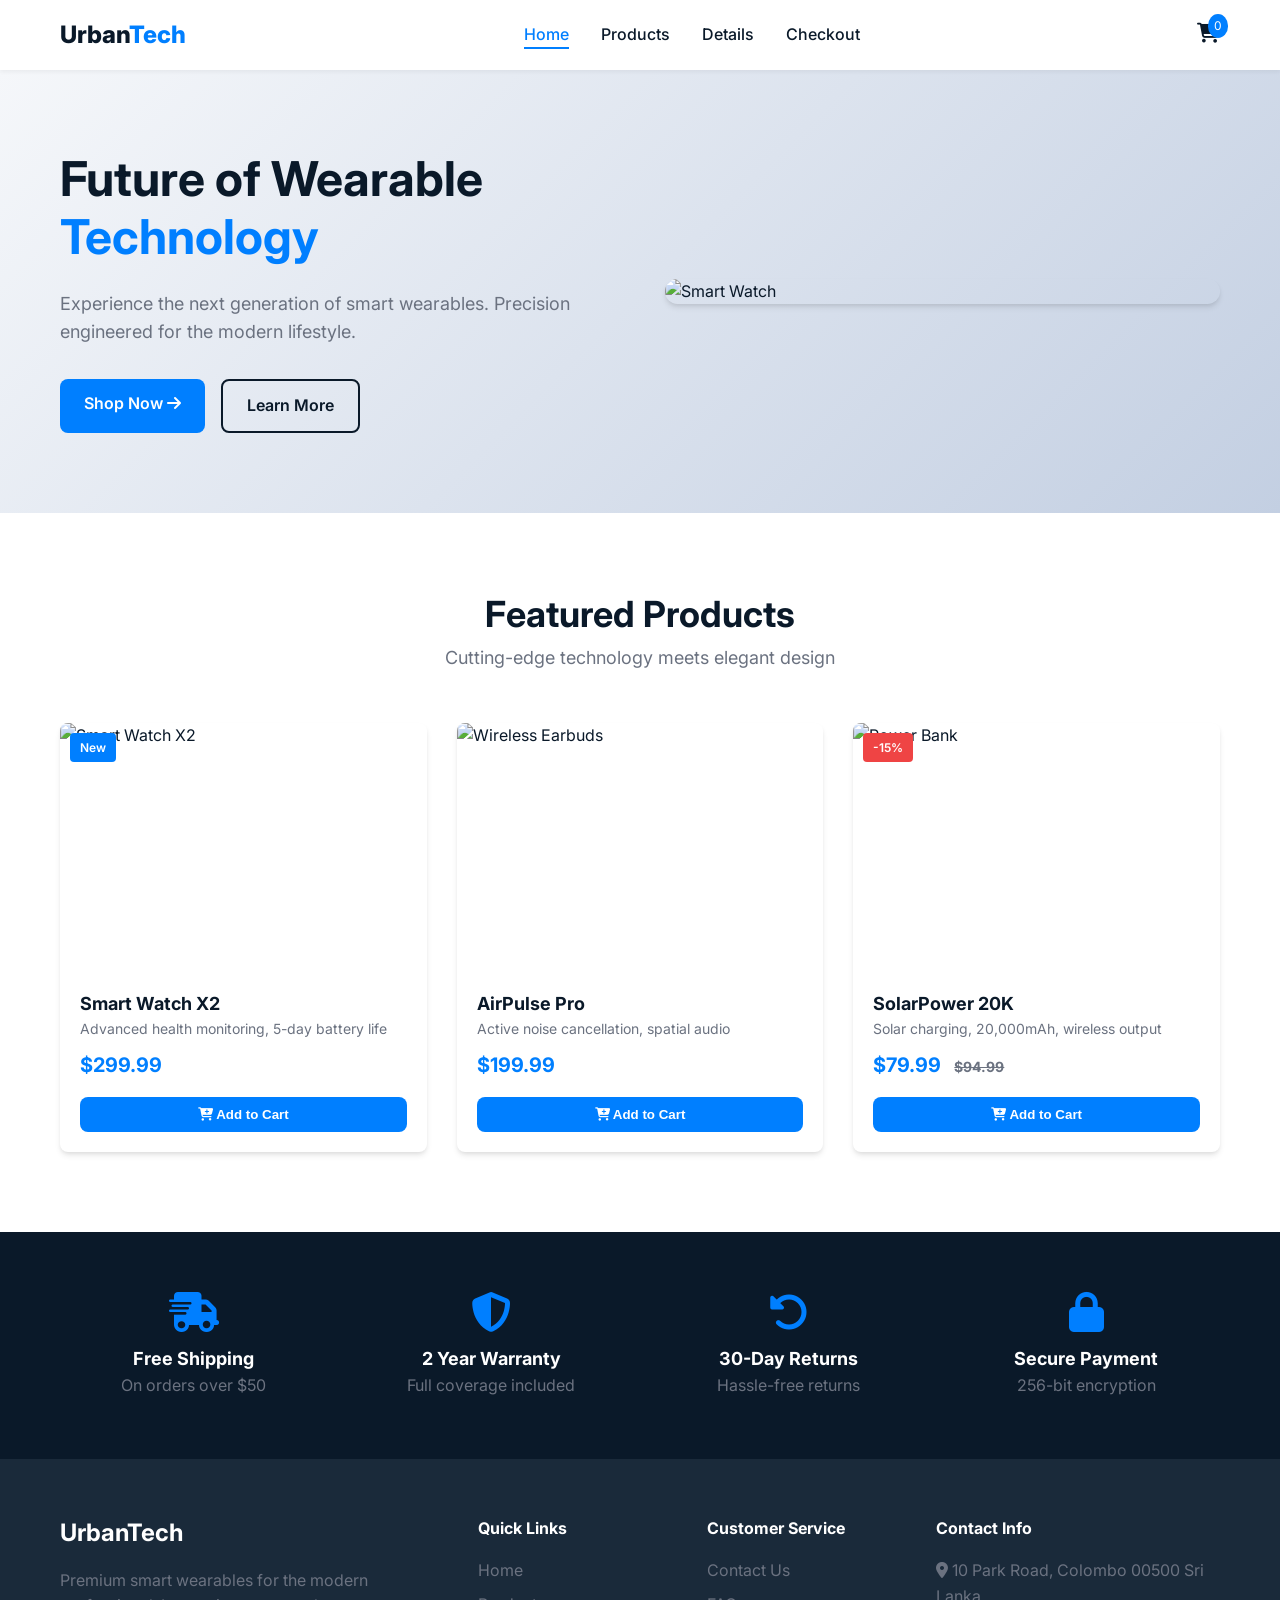
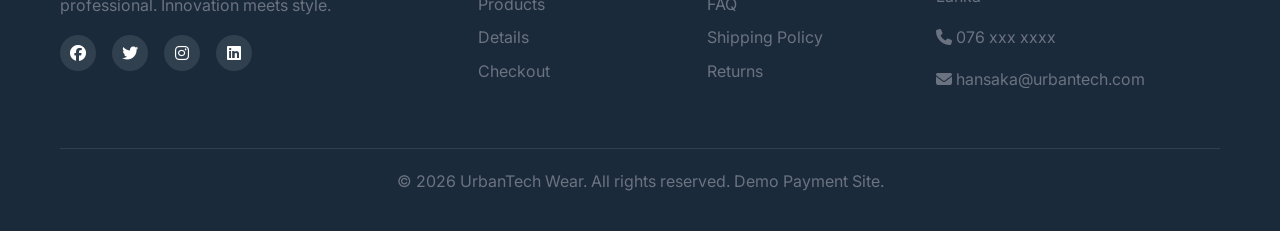
==== commit ec4392c1: "Update index.html" ====
--- a/index.html
+++ b/index.html
@@ -5,91 +5,177 @@
     <meta name="viewport" content="width=device-width, initial-scale=1.0">
     <title>UrbanTech Wear | Smart Gear</title>
     <link rel="stylesheet" href="style.css">
-
-    <!-- Fonts & Icons -->
+    <link rel="preconnect" href="https://fonts.googleapis.com">
+    <link rel="preconnect" href="https://fonts.gstatic.com" crossorigin>
     <link href="https://fonts.googleapis.com/css2?family=Inter:wght@300;400;500;600;700;800&display=swap" rel="stylesheet">
     <link rel="stylesheet" href="https://cdnjs.cloudflare.com/ajax/libs/font-awesome/6.4.0/css/all.min.css">
 </head>
-
 <body>
-
-<!-- 🔥 HEADER LOAD (DRY FIX) -->
-<div id="header"></div>
-
-<!-- HERO SECTION -->
-<section class="hero">
-    <div class="container">
-        <div class="hero-content">
-            <h1>Future of Wearable <span>Technology</span></h1>
-            <p>Experience the next generation of smart wearables. Precision engineered for the modern lifestyle.</p>
-            <div class="hero-buttons">
-                <a href="products.html" class="btn btn-primary">Shop Now</a>
-                <a href="detail.html" class="btn btn-secondary">Learn More</a>
+    <!-- Navigation -->
+    <nav class="navbar">
+        <div class="container">
+            <div class="nav-brand">
+                <a href="index.html">Urban<span>Tech</span></a>
+            </div>
+            <div class="nav-toggle" id="mobile-menu">
+                <span class="bar"></span>
+                <span class="bar"></span>
+                <span class="bar"></span>
+            </div>
+            <ul class="nav-menu">
+                <li><a href="index.html" class="active">Home</a></li>
+                <li><a href="products.html">Products</a></li>
+                <li><a href="detail.html">Details</a></li>
+                <li><a href="checkout.html">Checkout</a></li>
+            </ul>
+            <div class="nav-cart">
+                <i class="fas fa-shopping-cart"></i>
+                <span class="cart-count">0</span>
             </div>
         </div>
-        <div class="hero-image">
-            <img src="https://images.unsplash.com/photo-1546868871-7041f2a55e12" alt="Smart Watch">
+    </nav>
+
+    <!-- Hero Section -->
+    <section class="hero">
+        <div class="container">
+            <div class="hero-content">
+                <h1>Future of Wearable <span>Technology</span></h1>
+                <p>Experience the next generation of smart wearables. Precision engineered for the modern lifestyle.</p>
+                <div class="hero-buttons">
+                    <a href="products.html" class="btn btn-primary">Shop Now <i class="fas fa-arrow-right"></i></a>
+                    <a href="detail.html" class="btn btn-secondary">Learn More</a>
+                </div>
+            </div>
+            <div class="hero-image">
+                <img src="https://images.unsplash.com/photo-1546868871-7041f2a55e12?ixlib=rb-4.0.3&ixid=M3wxMjA3fDB8MHxwaG90by1wYWdlfHx8fGVufDB8fHx8fA%3D%3D&auto=format&fit=crop&w=764&q=80" alt="Smart Watch">
+            </div>
         </div>
-    </div>
-</section>
+    </section>
 
-<!-- PRODUCTS -->
-<section class="featured">
-    <div class="container">
-        <div class="section-header">
-            <h2>Featured Products</h2>
+    <!-- Featured Products -->
+    <section class="featured">
+        <div class="container">
+            <div class="section-header">
+                <h2>Featured Products</h2>
+                <p>Cutting-edge technology meets elegant design</p>
+            </div>
+            <div class="product-grid">
+                <div class="product-card">
+                    <div class="product-badge">New</div>
+                    <div class="product-image">
+                        <img src="https://images.unsplash.com/photo-1546868871-7041f2a55e12?ixlib=rb-4.0.3&ixid=M3wxMjA3fDB8MHxwaG90by1wYWdlfHx8fGVufDB8fHx8fA%3D%3D&auto=format&fit=crop&w=764&q=80" alt="Smart Watch X2">
+                    </div>
+                    <div class="product-info">
+                        <h3>Smart Watch X2</h3>
+                        <p>Advanced health monitoring, 5-day battery life</p>
+                        <div class="product-price">$299.99</div>
+                        <button class="btn-add-cart" data-product="Smart Watch X2" data-price="299.99">
+                            <i class="fas fa-cart-plus"></i> Add to Cart
+                        </button>
+                    </div>
+                </div>
+                <div class="product-card">
+                    <div class="product-image">
+                        <img src="https://images.unsplash.com/photo-1590658268037-6bf12165a8df?ixlib=rb-4.0.3&ixid=M3wxMjA3fDB8MHxwaG90by1wYWdlfHx8fGVufDB8fHx8fA%3D%3D&auto=format&fit=crop&w=1632&q=80" alt="Wireless Earbuds">
+                    </div>
+                    <div class="product-info">
+                        <h3>AirPulse Pro</h3>
+                        <p>Active noise cancellation, spatial audio</p>
+                        <div class="product-price">$199.99</div>
+                        <button class="btn-add-cart" data-product="AirPulse Pro" data-price="199.99">
+                            <i class="fas fa-cart-plus"></i> Add to Cart
+                        </button>
+                    </div>
+                </div>
+                <div class="product-card">
+                    <div class="product-badge sale">-15%</div>
+                    <div class="product-image">
+                        <img src="https://images.unsplash.com/photo-1610945415295-d9bbf067e59c?ixlib=rb-4.0.3&ixid=M3wxMjA3fDB8MHxwaG90by1wYWdlfHx8fGVufDB8fHx8fA%3D%3D&auto=format&fit=crop&w=1471&q=80" alt="Power Bank">
+                    </div>
+                    <div class="product-info">
+                        <h3>SolarPower 20K</h3>
+                        <p>Solar charging, 20,000mAh, wireless output</p>
+                        <div class="product-price">$79.99 <span class="original-price">$94.99</span></div>
+                        <button class="btn-add-cart" data-product="SolarPower 20K" data-price="79.99">
+                            <i class="fas fa-cart-plus"></i> Add to Cart
+                        </button>
+                    </div>
+                </div>
+            </div>
         </div>
+    </section>
 
-        <div class="product-grid">
+    <!-- Features Section -->
+    <section class="features">
+        <div class="container">
+            <div class="feature-item">
+                <i class="fas fa-shipping-fast"></i>
+                <h3>Free Shipping</h3>
+                <p>On orders over $50</p>
+            </div>
+            <div class="feature-item">
+                <i class="fas fa-shield-alt"></i>
+                <h3>2 Year Warranty</h3>
+                <p>Full coverage included</p>
+            </div>
+            <div class="feature-item">
+                <i class="fas fa-undo-alt"></i>
+                <h3>30-Day Returns</h3>
+                <p>Hassle-free returns</p>
+            </div>
+            <div class="feature-item">
+                <i class="fas fa-lock"></i>
+                <h3>Secure Payment</h3>
+                <p>256-bit encryption</p>
+            </div>
+        </div>
+    </section>
 
-            <div class="product-card">
-                <h3>Smart Watch X2</h3>
-                <p>$299.99</p>
-                <button onclick="addToCart('Smart Watch X2', 299.99)">
-                    Add to Cart
-                </button>
+    <!-- Footer -->
+    <footer>
+        <div class="container">
+            <div class="footer-content">
+                <div class="footer-section">
+                    <h3>UrbanTech</h3>
+                    <p>Premium smart wearables for the modern professional. Innovation meets style.</p>
+                    <div class="social-links">
+                        <a href="#"><i class="fab fa-facebook"></i></a>
+                        <a href="#"><i class="fab fa-twitter"></i></a>
+                        <a href="#"><i class="fab fa-instagram"></i></a>
+                        <a href="#"><i class="fab fa-linkedin"></i></a>
+                    </div>
+                </div>
+                <div class="footer-section">
+                    <h4>Quick Links</h4>
+                    <ul>
+                        <li><a href="index.html">Home</a></li>
+                        <li><a href="products.html">Products</a></li>
+                        <li><a href="detail.html">Details</a></li>
+                        <li><a href="checkout.html">Checkout</a></li>
+                    </ul>
+                </div>
+                <div class="footer-section">
+                    <h4>Customer Service</h4>
+                    <ul>
+                        <li><a href="#">Contact Us</a></li>
+                        <li><a href="#">FAQ</a></li>
+                        <li><a href="#">Shipping Policy</a></li>
+                        <li><a href="#">Returns</a></li>
+                    </ul>
+                </div>
+                <div class="footer-section">
+                    <h4>Contact Info</h4>
+                    <p><i class="fas fa-map-marker-alt"></i> 10 Park Road, Colombo 00500 Sri Lanka</p>
+                    <p><i class="fas fa-phone"></i> 076 xxx xxxx</p>
+                    <p><i class="fas fa-envelope"></i> hansaka@urbantech.com</p>
+                </div>
             </div>
+            <div class="footer-bottom">
+                <p>&copy; 2026 UrbanTech Wear. All rights reserved. Demo Payment Site.</p>
+            </div>
+        </div>
+    </footer>
 
-            <div class="product-card">
-                <h3>AirPulse Pro</h3>
-                <p>$199.99</p>
-                <button onclick="addToCart('AirPulse Pro', 199.99)">
-                    Add to Cart
-                </button>
-            </div>
-
-            <div class="product-card">
-                <h3>SolarPower 20K</h3>
-                <p>$79.99</p>
-                <button onclick="addToCart('SolarPower 20K', 79.99)">
-                    Add to Cart
-                </button>
-            </div>
-
-        </div>
-    </div>
-</section>
-
-<!-- FEATURES -->
-<section class="features">
-    <div class="container">
-        <div class="feature-item">
-            <h3>Free Shipping</h3>
-            <p>On orders over $50</p>
-        </div>
-        <div class="feature-item">
-            <h3>Secure Payment</h3>
-            <p>256-bit encryption</p>
-        </div>
-    </div>
-</section>
-
-<!-- 🔥 FOOTER LOAD -->
-<div id="footer"></div>
-
-<!-- JS FILES -->
-<script src="script.js"></script>
-<script src="cart.js"></script>
-
+    <script src="script.js"></script>
 </body>
 </html>
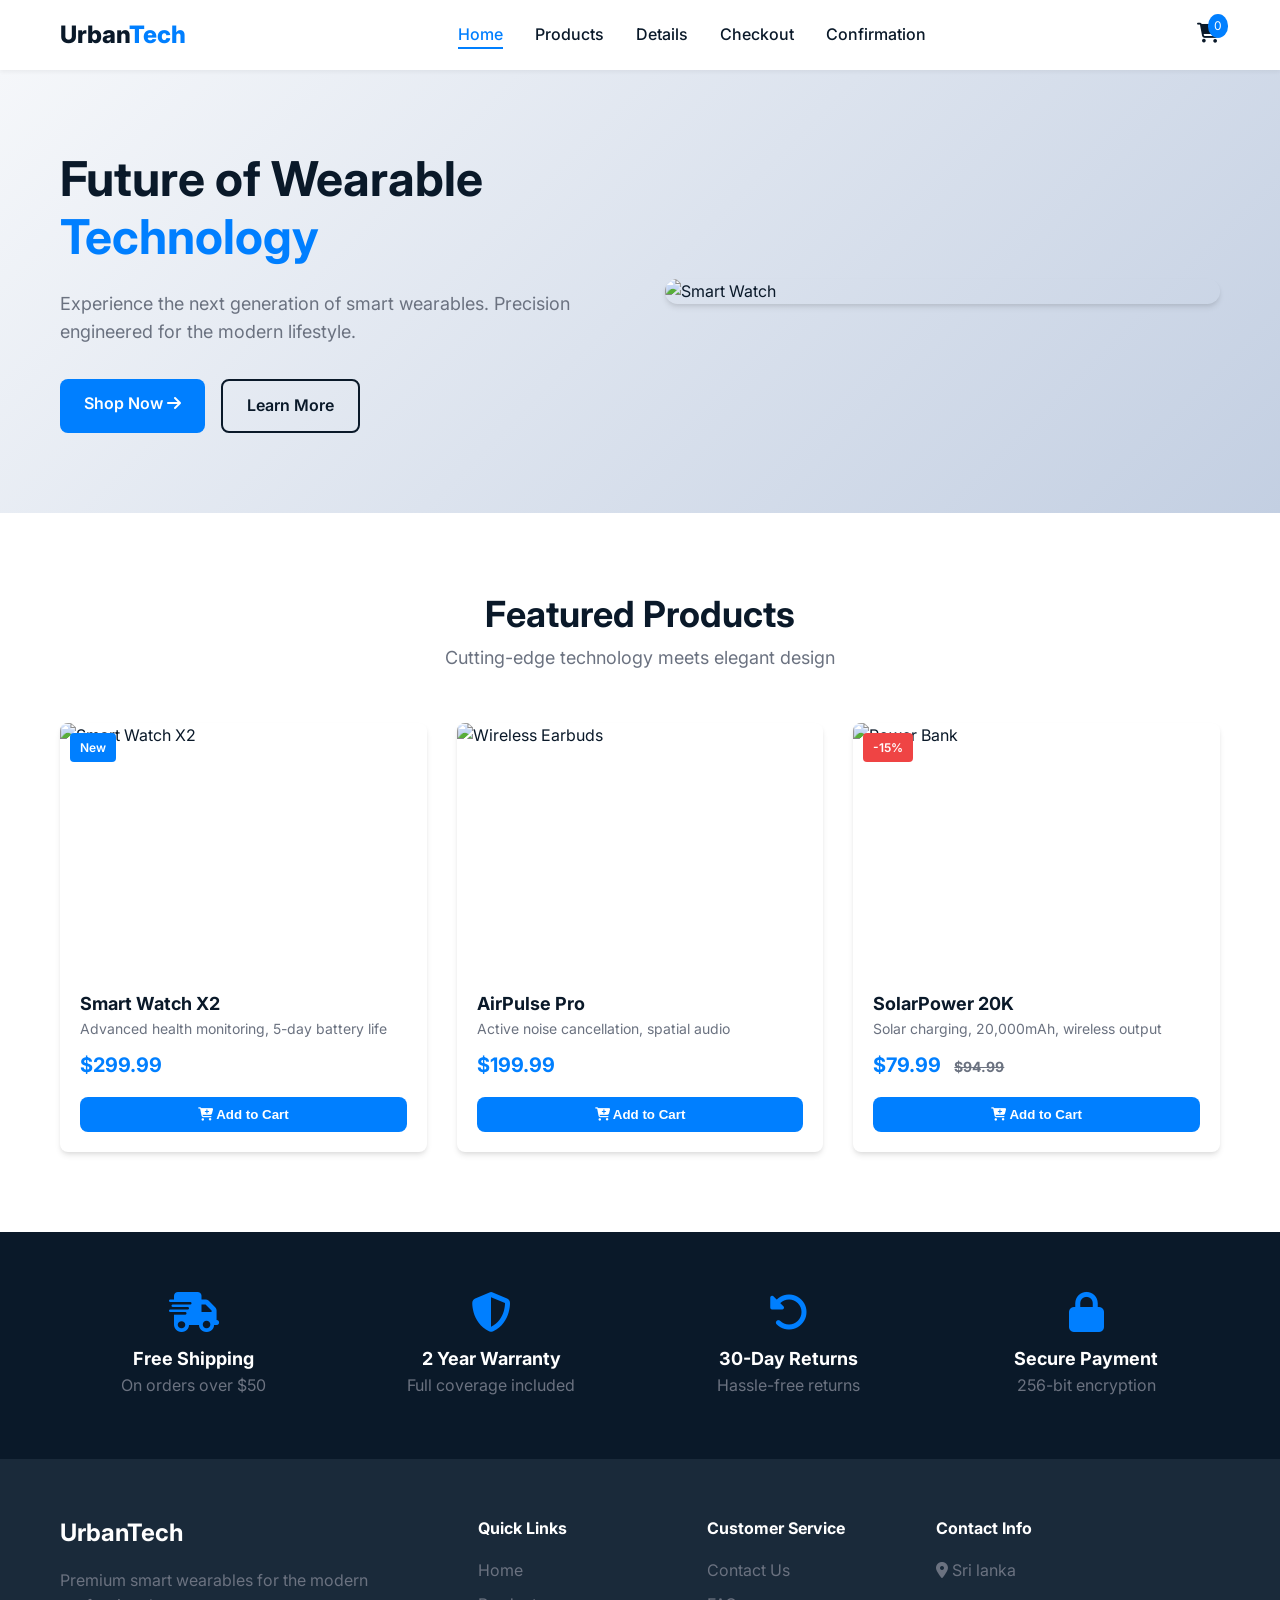
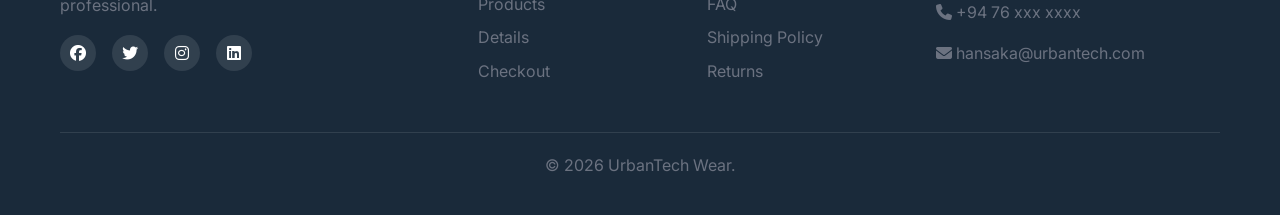
==== commit 0abe1677: "Add files via upload" ====
--- a/index.html
+++ b/index.html
@@ -5,35 +5,11 @@
     <meta name="viewport" content="width=device-width, initial-scale=1.0">
     <title>UrbanTech Wear | Smart Gear</title>
     <link rel="stylesheet" href="style.css">
-    <link rel="preconnect" href="https://fonts.googleapis.com">
-    <link rel="preconnect" href="https://fonts.gstatic.com" crossorigin>
     <link href="https://fonts.googleapis.com/css2?family=Inter:wght@300;400;500;600;700;800&display=swap" rel="stylesheet">
     <link rel="stylesheet" href="https://cdnjs.cloudflare.com/ajax/libs/font-awesome/6.4.0/css/all.min.css">
 </head>
 <body>
-    <!-- Navigation -->
-    <nav class="navbar">
-        <div class="container">
-            <div class="nav-brand">
-                <a href="index.html">Urban<span>Tech</span></a>
-            </div>
-            <div class="nav-toggle" id="mobile-menu">
-                <span class="bar"></span>
-                <span class="bar"></span>
-                <span class="bar"></span>
-            </div>
-            <ul class="nav-menu">
-                <li><a href="index.html" class="active">Home</a></li>
-                <li><a href="products.html">Products</a></li>
-                <li><a href="detail.html">Details</a></li>
-                <li><a href="checkout.html">Checkout</a></li>
-            </ul>
-            <div class="nav-cart">
-                <i class="fas fa-shopping-cart"></i>
-                <span class="cart-count">0</span>
-            </div>
-        </div>
-    </nav>
+    <div id="header-placeholder"></div>
 
     <!-- Hero Section -->
     <section class="hero">
@@ -47,7 +23,7 @@
                 </div>
             </div>
             <div class="hero-image">
-                <img src="https://images.unsplash.com/photo-1546868871-7041f2a55e12?ixlib=rb-4.0.3&ixid=M3wxMjA3fDB8MHxwaG90by1wYWdlfHx8fGVufDB8fHx8fA%3D%3D&auto=format&fit=crop&w=764&q=80" alt="Smart Watch">
+                <img src="https://images.unsplash.com/photo-1546868871-7041f2a55e12?ixlib=rb-4.0.3&auto=format&fit=crop&w=764&q=80" alt="Smart Watch">
             </div>
         </div>
     </section>
@@ -63,7 +39,7 @@
                 <div class="product-card">
                     <div class="product-badge">New</div>
                     <div class="product-image">
-                        <img src="https://images.unsplash.com/photo-1546868871-7041f2a55e12?ixlib=rb-4.0.3&ixid=M3wxMjA3fDB8MHxwaG90by1wYWdlfHx8fGVufDB8fHx8fA%3D%3D&auto=format&fit=crop&w=764&q=80" alt="Smart Watch X2">
+                        <img src="https://images.unsplash.com/photo-1546868871-7041f2a55e12?ixlib=rb-4.0.3&auto=format&fit=crop&w=764&q=80" alt="Smart Watch X2">
                     </div>
                     <div class="product-info">
                         <h3>Smart Watch X2</h3>
@@ -76,7 +52,7 @@
                 </div>
                 <div class="product-card">
                     <div class="product-image">
-                        <img src="https://images.unsplash.com/photo-1590658268037-6bf12165a8df?ixlib=rb-4.0.3&ixid=M3wxMjA3fDB8MHxwaG90by1wYWdlfHx8fGVufDB8fHx8fA%3D%3D&auto=format&fit=crop&w=1632&q=80" alt="Wireless Earbuds">
+                        <img src="https://images.unsplash.com/photo-1590658268037-6bf12165a8df?ixlib=rb-4.0.3&auto=format&fit=crop&w=1632&q=80" alt="Wireless Earbuds">
                     </div>
                     <div class="product-info">
                         <h3>AirPulse Pro</h3>
@@ -90,7 +66,7 @@
                 <div class="product-card">
                     <div class="product-badge sale">-15%</div>
                     <div class="product-image">
-                        <img src="https://images.unsplash.com/photo-1610945415295-d9bbf067e59c?ixlib=rb-4.0.3&ixid=M3wxMjA3fDB8MHxwaG90by1wYWdlfHx8fGVufDB8fHx8fA%3D%3D&auto=format&fit=crop&w=1471&q=80" alt="Power Bank">
+                        <img src="https://images.unsplash.com/photo-1610945415295-d9bbf067e59c?ixlib=rb-4.0.3&auto=format&fit=crop&w=1471&q=80" alt="Power Bank">
                     </div>
                     <div class="product-info">
                         <h3>SolarPower 20K</h3>
@@ -131,51 +107,9 @@
         </div>
     </section>
 
-    <!-- Footer -->
-    <footer>
-        <div class="container">
-            <div class="footer-content">
-                <div class="footer-section">
-                    <h3>UrbanTech</h3>
-                    <p>Premium smart wearables for the modern professional. Innovation meets style.</p>
-                    <div class="social-links">
-                        <a href="#"><i class="fab fa-facebook"></i></a>
-                        <a href="#"><i class="fab fa-twitter"></i></a>
-                        <a href="#"><i class="fab fa-instagram"></i></a>
-                        <a href="#"><i class="fab fa-linkedin"></i></a>
-                    </div>
-                </div>
-                <div class="footer-section">
-                    <h4>Quick Links</h4>
-                    <ul>
-                        <li><a href="index.html">Home</a></li>
-                        <li><a href="products.html">Products</a></li>
-                        <li><a href="detail.html">Details</a></li>
-                        <li><a href="checkout.html">Checkout</a></li>
-                    </ul>
-                </div>
-                <div class="footer-section">
-                    <h4>Customer Service</h4>
-                    <ul>
-                        <li><a href="#">Contact Us</a></li>
-                        <li><a href="#">FAQ</a></li>
-                        <li><a href="#">Shipping Policy</a></li>
-                        <li><a href="#">Returns</a></li>
-                    </ul>
-                </div>
-                <div class="footer-section">
-                    <h4>Contact Info</h4>
-                    <p><i class="fas fa-map-marker-alt"></i> 10 Park Road, Colombo 00500 Sri Lanka</p>
-                    <p><i class="fas fa-phone"></i> 076 xxx xxxx</p>
-                    <p><i class="fas fa-envelope"></i> hansaka@urbantech.com</p>
-                </div>
-            </div>
-            <div class="footer-bottom">
-                <p>&copy; 2026 UrbanTech Wear. All rights reserved. Demo Payment Site.</p>
-            </div>
-        </div>
-    </footer>
+    <div id="footer-placeholder"></div>
 
+    <script src="load.js"></script>
     <script src="script.js"></script>
 </body>
-</html>
+</html>
